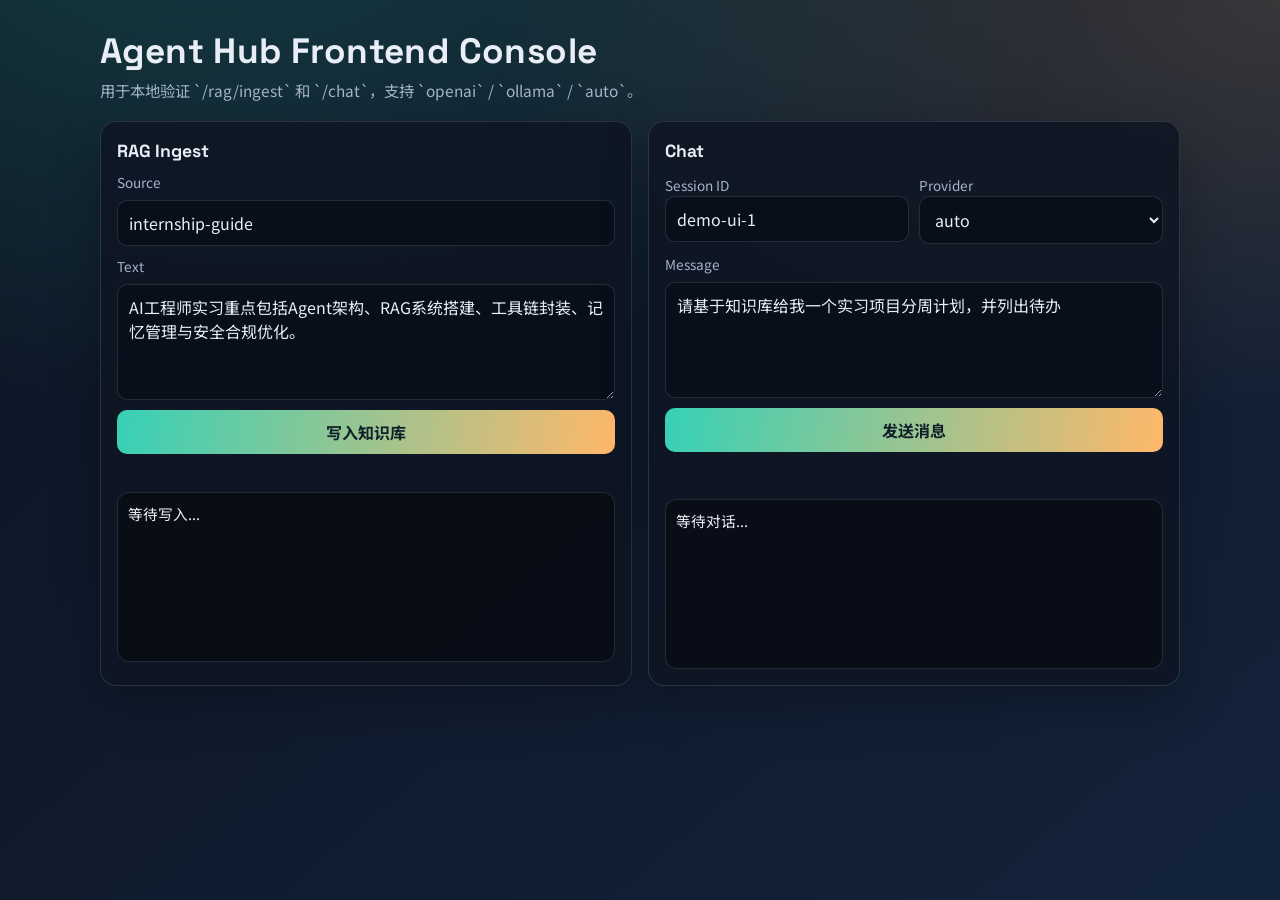
==== src/main/resources/static/index.html @ f436e857 "项目初始化" ====
<!doctype html>
<html lang="zh-CN">
<head>
  <meta charset="UTF-8">
  <meta name="viewport" content="width=device-width, initial-scale=1.0">
  <title>Agent Hub Console</title>
  <link rel="preconnect" href="https://fonts.googleapis.com">
  <link rel="preconnect" href="https://fonts.gstatic.com" crossorigin>
  <link href="https://fonts.googleapis.com/css2?family=Noto+Sans+SC:wght@400;500;700&family=Space+Grotesk:wght@500;700&display=swap" rel="stylesheet">
  <style>
    :root {
      --bg-0: #0c1422;
      --bg-1: #13233a;
      --card: rgba(15, 22, 35, 0.86);
      --line: rgba(255, 255, 255, 0.12);
      --text: #e9eef6;
      --muted: #a6b4cb;
      --accent: #36d1b7;
      --accent-2: #ffb86a;
      --danger: #ff6d7d;
    }

    * {
      box-sizing: border-box;
    }

    body {
      margin: 0;
      color: var(--text);
      font-family: "Noto Sans SC", sans-serif;
      background:
        radial-gradient(900px 500px at 15% -10%, rgba(54, 209, 183, 0.2), transparent),
        radial-gradient(800px 420px at 100% 0%, rgba(255, 184, 106, 0.17), transparent),
        linear-gradient(140deg, var(--bg-0), var(--bg-1));
      min-height: 100vh;
      padding: 28px 18px;
    }

    .wrap {
      max-width: 1080px;
      margin: 0 auto;
    }

    .hero {
      margin-bottom: 20px;
      animation: fadeUp .45s ease-out both;
    }

    .hero h1 {
      margin: 0;
      font-size: clamp(1.5rem, 4vw, 2.2rem);
      font-family: "Space Grotesk", sans-serif;
      letter-spacing: 0.4px;
    }

    .hero p {
      margin: 6px 0 0;
      color: var(--muted);
      font-size: 0.96rem;
    }

    .grid {
      display: grid;
      grid-template-columns: 1fr 1fr;
      gap: 16px;
    }

    .card {
      background: var(--card);
      border: 1px solid var(--line);
      border-radius: 16px;
      padding: 16px;
      backdrop-filter: blur(8px);
      box-shadow: 0 18px 48px rgba(0, 0, 0, 0.25);
      animation: fadeUp .5s ease-out both;
    }

    .card h2 {
      margin: 2px 0 10px;
      font-family: "Space Grotesk", sans-serif;
      font-size: 1.1rem;
    }

    .row {
      display: grid;
      gap: 8px;
      margin-bottom: 10px;
    }

    .row.inline {
      grid-template-columns: 1fr 1fr;
      gap: 10px;
    }

    label {
      font-size: 0.85rem;
      color: var(--muted);
    }

    input,
    select,
    textarea,
    button {
      width: 100%;
      border: 1px solid var(--line);
      border-radius: 10px;
      padding: 10px 11px;
      font: inherit;
      color: var(--text);
      background: rgba(8, 13, 22, 0.7);
    }

    textarea {
      min-height: 116px;
      resize: vertical;
    }

    button {
      border: none;
      background: linear-gradient(100deg, var(--accent), var(--accent-2));
      color: #10202a;
      font-weight: 700;
      cursor: pointer;
      transition: transform .15s ease, filter .2s ease;
    }

    button:hover {
      filter: brightness(1.05);
      transform: translateY(-1px);
    }

    .status {
      margin-top: 8px;
      color: var(--muted);
      font-size: 0.88rem;
      min-height: 20px;
    }

    .status.error {
      color: var(--danger);
    }

    .output {
      margin-top: 10px;
      border: 1px solid var(--line);
      border-radius: 12px;
      padding: 10px;
      background: rgba(7, 11, 19, 0.72);
      min-height: 170px;
      white-space: pre-wrap;
      overflow-wrap: anywhere;
      font-size: 0.92rem;
    }

    .kpi {
      margin-top: 9px;
      display: flex;
      gap: 8px;
      flex-wrap: wrap;
    }

    .tag {
      font-size: 0.78rem;
      color: #d3dff1;
      border: 1px solid var(--line);
      border-radius: 999px;
      padding: 5px 9px;
      background: rgba(255, 255, 255, 0.05);
    }

    @keyframes fadeUp {
      from {
        opacity: 0;
        transform: translateY(8px);
      }
      to {
        opacity: 1;
        transform: translateY(0);
      }
    }

    @media (max-width: 900px) {
      .grid {
        grid-template-columns: 1fr;
      }
      .row.inline {
        grid-template-columns: 1fr;
      }
    }
  </style>
</head>
<body>
<main class="wrap">
  <section class="hero">
    <h1>Agent Hub Frontend Console</h1>
    <p>用于本地验证 `/rag/ingest` 和 `/chat`，支持 `openai` / `ollama` / `auto`。</p>
  </section>

  <section class="grid">
    <article class="card">
      <h2>RAG Ingest</h2>
      <div class="row">
        <label for="source">Source</label>
        <input id="source" value="internship-guide" />
      </div>
      <div class="row">
        <label for="ragText">Text</label>
        <textarea id="ragText">AI工程师实习重点包括Agent架构、RAG系统搭建、工具链封装、记忆管理与安全合规优化。</textarea>
      </div>
      <button id="ingestBtn">写入知识库</button>
      <div id="ingestStatus" class="status"></div>
      <div id="ingestOutput" class="output">等待写入...</div>
    </article>

    <article class="card">
      <h2>Chat</h2>
      <div class="row inline">
        <div>
          <label for="sessionId">Session ID</label>
          <input id="sessionId" value="demo-ui-1" />
        </div>
        <div>
          <label for="provider">Provider</label>
          <select id="provider">
            <option value="auto">auto</option>
            <option value="openai">openai</option>
            <option value="ollama">ollama</option>
          </select>
        </div>
      </div>
      <div class="row">
        <label for="message">Message</label>
        <textarea id="message">请基于知识库给我一个实习项目分周计划，并列出待办</textarea>
      </div>
      <button id="chatBtn">发送消息</button>
      <div id="chatStatus" class="status"></div>
      <div class="kpi" id="chatKpi"></div>
      <div id="chatOutput" class="output">等待对话...</div>
    </article>
  </section>
</main>

<script>
  const ingestBtn = document.getElementById("ingestBtn");
  const chatBtn = document.getElementById("chatBtn");

  const ingestStatus = document.getElementById("ingestStatus");
  const ingestOutput = document.getElementById("ingestOutput");
  const chatStatus = document.getElementById("chatStatus");
  const chatOutput = document.getElementById("chatOutput");
  const chatKpi = document.getElementById("chatKpi");

  function setStatus(el, text, isError = false) {
    el.textContent = text;
    el.classList.toggle("error", isError);
  }

  function pretty(data) {
    return JSON.stringify(data, null, 2);
  }

  ingestBtn.addEventListener("click", async () => {
    setStatus(ingestStatus, "写入中...");
    ingestOutput.textContent = "";

    const payload = {
      source: document.getElementById("source").value.trim(),
      text: document.getElementById("ragText").value.trim()
    };

    try {
      const res = await fetch("/rag/ingest", {
        method: "POST",
        headers: { "Content-Type": "application/json" },
        body: JSON.stringify(payload)
      });
      const data = await res.json();
      if (!res.ok) throw new Error(data.error || "ingest failed");
      setStatus(ingestStatus, "写入成功");
      ingestOutput.textContent = pretty(data);
    } catch (e) {
      setStatus(ingestStatus, e.message, true);
      ingestOutput.textContent = "请求失败，请检查服务是否已启动。";
    }
  });

  chatBtn.addEventListener("click", async () => {
    setStatus(chatStatus, "请求中...");
    chatOutput.textContent = "";
    chatKpi.innerHTML = "";

    const payload = {
      sessionId: document.getElementById("sessionId").value.trim(),
      provider: document.getElementById("provider").value,
      message: document.getElementById("message").value.trim()
    };

    try {
      const res = await fetch("/chat", {
        method: "POST",
        headers: { "Content-Type": "application/json" },
        body: JSON.stringify(payload)
      });
      const data = await res.json();
      if (!res.ok) throw new Error(data.error || "chat failed");

      const providerTag = `<span class="tag">provider: ${data.providerUsed || "-"}</span>`;
      const toolTag = `<span class="tag">tools: ${(data.toolCalls || []).join(", ") || "none"}</span>`;
      const citeTag = `<span class="tag">citations: ${(data.citations || []).length}</span>`;
      chatKpi.innerHTML = providerTag + toolTag + citeTag;

      let text = data.answer || "";
      if (Array.isArray(data.citations) && data.citations.length > 0) {
        text += "\n\n---\n引用:\n";
        data.citations.forEach((c, i) => {
          text += `${i + 1}. [${c.source}] score=${(c.score ?? 0).toFixed(4)}\n${c.content}\n`;
        });
      }
      chatOutput.textContent = text;
      setStatus(chatStatus, "请求成功");
    } catch (e) {
      setStatus(chatStatus, e.message, true);
      chatOutput.textContent = "请求失败，请检查 API Key / 服务状态。";
    }
  });
</script>
</body>
</html>
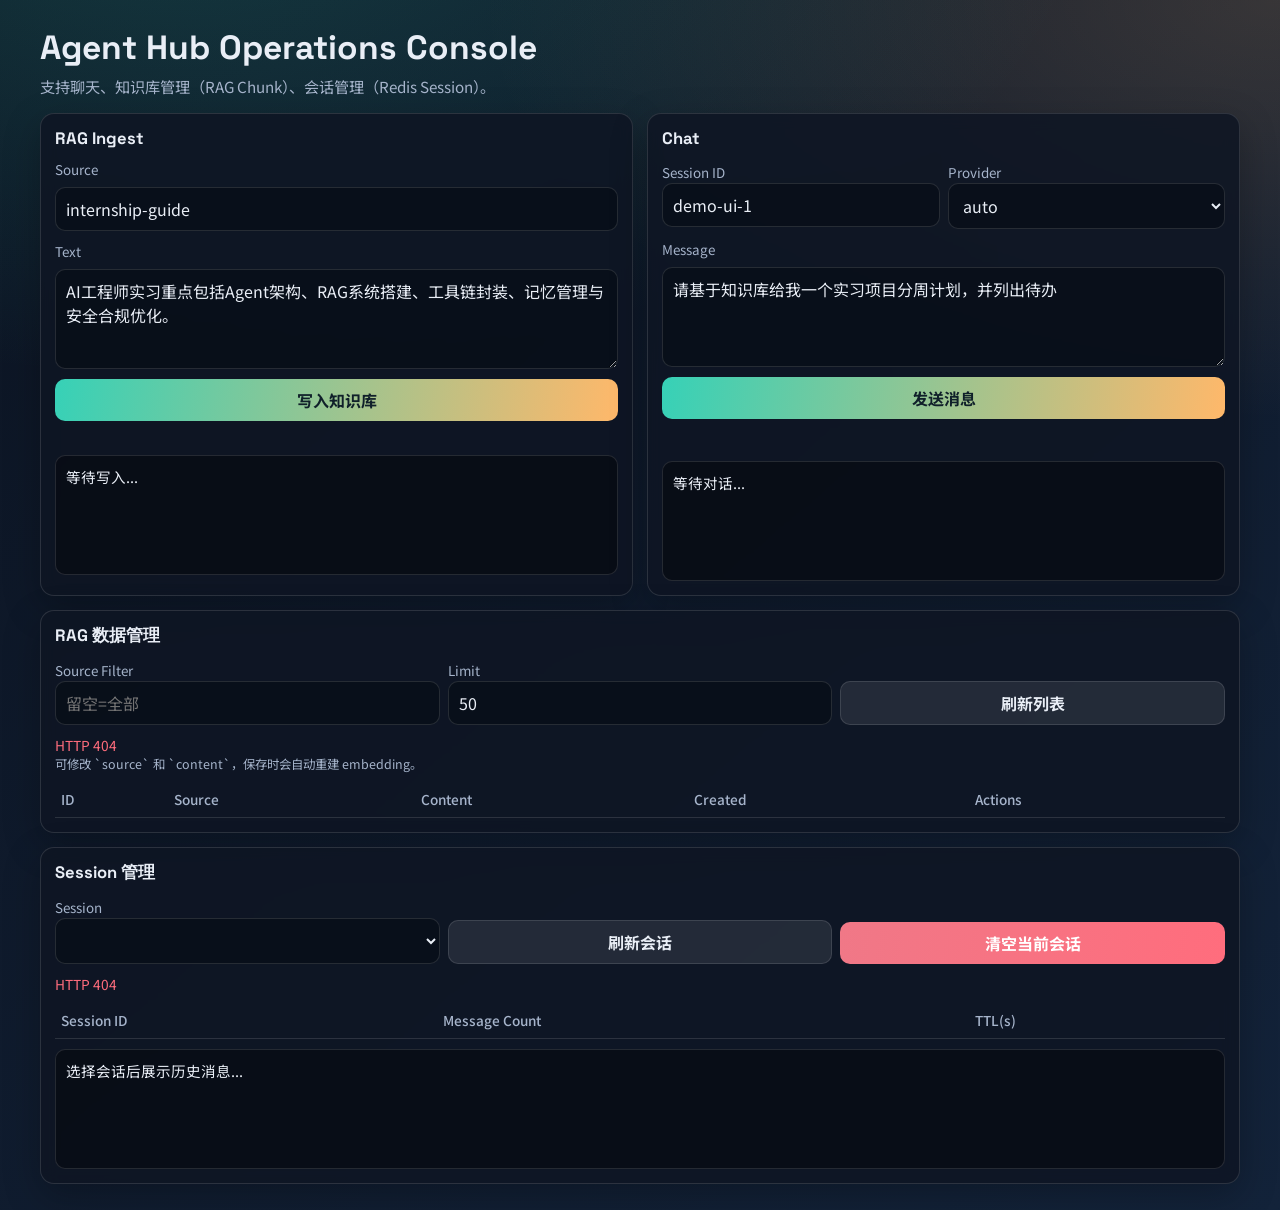
==== commit cd6c2b28: "添加必要注释" ====
--- a/src/main/resources/static/index.html
+++ b/src/main/resources/static/index.html
@@ -18,11 +18,10 @@
       --accent: #36d1b7;
       --accent-2: #ffb86a;
       --danger: #ff6d7d;
-    }
-
-    * {
-      box-sizing: border-box;
-    }
+      --ok: #8de17b;
+    }
+
+    * { box-sizing: border-box; }
 
     body {
       margin: 0;
@@ -33,87 +32,48 @@
         radial-gradient(800px 420px at 100% 0%, rgba(255, 184, 106, 0.17), transparent),
         linear-gradient(140deg, var(--bg-0), var(--bg-1));
       min-height: 100vh;
-      padding: 28px 18px;
-    }
-
-    .wrap {
-      max-width: 1080px;
-      margin: 0 auto;
-    }
-
-    .hero {
-      margin-bottom: 20px;
-      animation: fadeUp .45s ease-out both;
-    }
-
-    .hero h1 {
-      margin: 0;
-      font-size: clamp(1.5rem, 4vw, 2.2rem);
-      font-family: "Space Grotesk", sans-serif;
-      letter-spacing: 0.4px;
-    }
-
-    .hero p {
-      margin: 6px 0 0;
-      color: var(--muted);
-      font-size: 0.96rem;
-    }
+      padding: 26px 16px;
+    }
+
+    .wrap { max-width: 1200px; margin: 0 auto; }
+    .hero { margin-bottom: 16px; }
+    .hero h1 { margin: 0; font-size: clamp(1.4rem, 4vw, 2.1rem); font-family: "Space Grotesk", sans-serif; }
+    .hero p { margin: 6px 0 0; color: var(--muted); font-size: .95rem; }
 
     .grid {
       display: grid;
       grid-template-columns: 1fr 1fr;
-      gap: 16px;
+      gap: 14px;
     }
 
     .card {
       background: var(--card);
       border: 1px solid var(--line);
-      border-radius: 16px;
-      padding: 16px;
+      border-radius: 14px;
+      padding: 14px;
       backdrop-filter: blur(8px);
-      box-shadow: 0 18px 48px rgba(0, 0, 0, 0.25);
-      animation: fadeUp .5s ease-out both;
-    }
-
-    .card h2 {
-      margin: 2px 0 10px;
-      font-family: "Space Grotesk", sans-serif;
-      font-size: 1.1rem;
-    }
-
-    .row {
-      display: grid;
-      gap: 8px;
-      margin-bottom: 10px;
-    }
-
-    .row.inline {
-      grid-template-columns: 1fr 1fr;
-      gap: 10px;
-    }
-
-    label {
-      font-size: 0.85rem;
-      color: var(--muted);
-    }
-
-    input,
-    select,
-    textarea,
-    button {
+      box-shadow: 0 12px 36px rgba(0, 0, 0, .25);
+    }
+
+    .wide { grid-column: 1 / -1; }
+    .card h2 { margin: 0 0 10px; font-family: "Space Grotesk", sans-serif; font-size: 1.04rem; }
+    .row { display: grid; gap: 8px; margin-bottom: 10px; }
+    .inline { grid-template-columns: 1fr 1fr; gap: 8px; }
+    .inline-3 { grid-template-columns: 1fr 1fr 1fr; gap: 8px; }
+
+    label { font-size: .84rem; color: var(--muted); }
+
+    input, select, textarea, button {
       width: 100%;
       border: 1px solid var(--line);
       border-radius: 10px;
-      padding: 10px 11px;
+      padding: 9px 10px;
       font: inherit;
       color: var(--text);
       background: rgba(8, 13, 22, 0.7);
     }
 
-    textarea {
-      min-height: 116px;
-      resize: vertical;
-    }
+    textarea { min-height: 100px; resize: vertical; }
 
     button {
       border: none;
@@ -121,87 +81,63 @@
       color: #10202a;
       font-weight: 700;
       cursor: pointer;
-      transition: transform .15s ease, filter .2s ease;
-    }
-
-    button:hover {
-      filter: brightness(1.05);
-      transform: translateY(-1px);
-    }
-
-    .status {
-      margin-top: 8px;
-      color: var(--muted);
-      font-size: 0.88rem;
-      min-height: 20px;
-    }
-
-    .status.error {
-      color: var(--danger);
-    }
+    }
+
+    button.secondary {
+      background: rgba(255, 255, 255, 0.09);
+      color: var(--text);
+      border: 1px solid var(--line);
+    }
+
+    button.danger { background: linear-gradient(100deg, #f07887, #ff6d7d); color: white; }
+
+    .status { min-height: 18px; font-size: .86rem; color: var(--muted); margin-top: 6px; }
+    .status.ok { color: var(--ok); }
+    .status.error { color: var(--danger); }
 
     .output {
       margin-top: 10px;
       border: 1px solid var(--line);
-      border-radius: 12px;
+      border-radius: 10px;
       padding: 10px;
       background: rgba(7, 11, 19, 0.72);
-      min-height: 170px;
+      min-height: 120px;
       white-space: pre-wrap;
       overflow-wrap: anywhere;
-      font-size: 0.92rem;
-    }
-
-    .kpi {
-      margin-top: 9px;
-      display: flex;
-      gap: 8px;
-      flex-wrap: wrap;
-    }
-
-    .tag {
-      font-size: 0.78rem;
-      color: #d3dff1;
-      border: 1px solid var(--line);
-      border-radius: 999px;
-      padding: 5px 9px;
-      background: rgba(255, 255, 255, 0.05);
-    }
-
-    @keyframes fadeUp {
-      from {
-        opacity: 0;
-        transform: translateY(8px);
-      }
-      to {
-        opacity: 1;
-        transform: translateY(0);
-      }
-    }
-
-    @media (max-width: 900px) {
-      .grid {
-        grid-template-columns: 1fr;
-      }
-      .row.inline {
-        grid-template-columns: 1fr;
-      }
+      font-size: .91rem;
+    }
+
+    .kpi { margin-top: 8px; display: flex; gap: 8px; flex-wrap: wrap; }
+    .tag { font-size: .76rem; border: 1px solid var(--line); border-radius: 99px; padding: 4px 8px; color: #d3dff1; }
+
+    table { width: 100%; border-collapse: collapse; margin-top: 8px; }
+    th, td { border-bottom: 1px solid var(--line); padding: 8px 6px; font-size: .85rem; text-align: left; vertical-align: top; }
+    th { color: var(--muted); font-weight: 500; }
+    .actions { display: flex; gap: 6px; }
+    .actions button { padding: 6px 8px; font-size: .78rem; }
+    .small { font-size: .78rem; color: var(--muted); }
+
+    @media (max-width: 980px) {
+      .grid { grid-template-columns: 1fr; }
+      .inline, .inline-3 { grid-template-columns: 1fr; }
     }
   </style>
 </head>
 <body>
 <main class="wrap">
+  <!-- 顶部简介 -->
   <section class="hero">
-    <h1>Agent Hub Frontend Console</h1>
-    <p>用于本地验证 `/rag/ingest` 和 `/chat`，支持 `openai` / `ollama` / `auto`。</p>
+    <h1>Agent Hub Operations Console</h1>
+    <p>支持聊天、知识库管理（RAG Chunk）、会话管理（Redis Session）。</p>
   </section>
 
   <section class="grid">
+    <!-- RAG 写入面板 -->
     <article class="card">
       <h2>RAG Ingest</h2>
       <div class="row">
         <label for="source">Source</label>
-        <input id="source" value="internship-guide" />
+        <input id="source" value="internship-guide">
       </div>
       <div class="row">
         <label for="ragText">Text</label>
@@ -212,12 +148,13 @@
       <div id="ingestOutput" class="output">等待写入...</div>
     </article>
 
+    <!-- 聊天面板 -->
     <article class="card">
       <h2>Chat</h2>
       <div class="row inline">
         <div>
           <label for="sessionId">Session ID</label>
-          <input id="sessionId" value="demo-ui-1" />
+          <input id="sessionId" value="demo-ui-1">
         </div>
         <div>
           <label for="provider">Provider</label>
@@ -234,95 +171,293 @@
       </div>
       <button id="chatBtn">发送消息</button>
       <div id="chatStatus" class="status"></div>
-      <div class="kpi" id="chatKpi"></div>
+      <div id="chatKpi" class="kpi"></div>
       <div id="chatOutput" class="output">等待对话...</div>
+    </article>
+
+    <!-- RAG 后台管理面板 -->
+    <article class="card wide">
+      <h2>RAG 数据管理</h2>
+      <div class="row inline-3">
+        <div>
+          <label for="ragSourceFilter">Source Filter</label>
+          <input id="ragSourceFilter" placeholder="留空=全部">
+        </div>
+        <div>
+          <label for="ragLimit">Limit</label>
+          <input id="ragLimit" type="number" value="50" min="1" max="200">
+        </div>
+        <div style="display:flex; align-items:end; gap:8px;">
+          <button id="refreshRagBtn" class="secondary">刷新列表</button>
+        </div>
+      </div>
+      <div id="ragManageStatus" class="status"></div>
+      <div class="small">可修改 `source` 和 `content`，保存时会自动重建 embedding。</div>
+      <table>
+        <thead>
+        <tr>
+          <th>ID</th>
+          <th>Source</th>
+          <th>Content</th>
+          <th>Created</th>
+          <th>Actions</th>
+        </tr>
+        </thead>
+        <tbody id="ragRows"></tbody>
+      </table>
+    </article>
+
+    <!-- Session 后台管理面板 -->
+    <article class="card wide">
+      <h2>Session 管理</h2>
+      <div class="row inline-3">
+        <div>
+          <label for="sessionPick">Session</label>
+          <select id="sessionPick"></select>
+        </div>
+        <div style="display:flex; align-items:end; gap:8px;">
+          <button id="refreshSessionBtn" class="secondary">刷新会话</button>
+        </div>
+        <div style="display:flex; align-items:end; gap:8px;">
+          <button id="clearSessionBtn" class="danger">清空当前会话</button>
+        </div>
+      </div>
+      <div id="sessionStatus" class="status"></div>
+      <table>
+        <thead>
+        <tr>
+          <th>Session ID</th>
+          <th>Message Count</th>
+          <th>TTL(s)</th>
+        </tr>
+        </thead>
+        <tbody id="sessionRows"></tbody>
+      </table>
+      <div id="sessionHistory" class="output">选择会话后展示历史消息...</div>
     </article>
   </section>
 </main>
 
 <script>
+  // ---- 基础 DOM 引用 ----
   const ingestBtn = document.getElementById("ingestBtn");
   const chatBtn = document.getElementById("chatBtn");
+  const refreshRagBtn = document.getElementById("refreshRagBtn");
+  const refreshSessionBtn = document.getElementById("refreshSessionBtn");
+  const clearSessionBtn = document.getElementById("clearSessionBtn");
+  const sessionPick = document.getElementById("sessionPick");
 
   const ingestStatus = document.getElementById("ingestStatus");
   const ingestOutput = document.getElementById("ingestOutput");
   const chatStatus = document.getElementById("chatStatus");
   const chatOutput = document.getElementById("chatOutput");
   const chatKpi = document.getElementById("chatKpi");
-
-  function setStatus(el, text, isError = false) {
+  const ragManageStatus = document.getElementById("ragManageStatus");
+  const ragRows = document.getElementById("ragRows");
+  const sessionStatus = document.getElementById("sessionStatus");
+  const sessionRows = document.getElementById("sessionRows");
+  const sessionHistory = document.getElementById("sessionHistory");
+
+  // ---- 通用工具函数 ----
+  function setStatus(el, text, type = "") {
     el.textContent = text;
-    el.classList.toggle("error", isError);
-  }
-
-  function pretty(data) {
-    return JSON.stringify(data, null, 2);
-  }
-
+    el.classList.remove("ok", "error");
+    if (type) el.classList.add(type);
+  }
+
+  function esc(text) {
+    return (text || "").replace(/[&<>\"']/g, (m) => ({
+      "&": "&amp;",
+      "<": "&lt;",
+      ">": "&gt;",
+      "\"": "&quot;",
+      "'": "&#39;"
+    }[m]));
+  }
+
+  // ---- 统一 API 调用封装 ----
+  async function api(url, options = {}) {
+    const res = await fetch(url, {
+      headers: { "Content-Type": "application/json", ...(options.headers || {}) },
+      ...options
+    });
+    const data = await res.json().catch(() => ({}));
+    if (!res.ok) throw new Error(data.error || `HTTP ${res.status}`);
+    return data;
+  }
+
+  // ---- RAG 写入 ----
   ingestBtn.addEventListener("click", async () => {
-    setStatus(ingestStatus, "写入中...");
-    ingestOutput.textContent = "";
-
-    const payload = {
-      source: document.getElementById("source").value.trim(),
-      text: document.getElementById("ragText").value.trim()
-    };
-
-    try {
-      const res = await fetch("/rag/ingest", {
-        method: "POST",
-        headers: { "Content-Type": "application/json" },
-        body: JSON.stringify(payload)
-      });
-      const data = await res.json();
-      if (!res.ok) throw new Error(data.error || "ingest failed");
-      setStatus(ingestStatus, "写入成功");
-      ingestOutput.textContent = pretty(data);
-    } catch (e) {
-      setStatus(ingestStatus, e.message, true);
-      ingestOutput.textContent = "请求失败，请检查服务是否已启动。";
+    try {
+      setStatus(ingestStatus, "写入中...");
+      const payload = {
+        source: document.getElementById("source").value.trim(),
+        text: document.getElementById("ragText").value.trim()
+      };
+      const data = await api("/rag/ingest", { method: "POST", body: JSON.stringify(payload) });
+      setStatus(ingestStatus, "写入成功", "ok");
+      ingestOutput.textContent = JSON.stringify(data, null, 2);
+      await loadRagChunks();
+    } catch (e) {
+      setStatus(ingestStatus, e.message, "error");
     }
   });
 
+  // ---- 聊天调用 ----
   chatBtn.addEventListener("click", async () => {
-    setStatus(chatStatus, "请求中...");
-    chatOutput.textContent = "";
-    chatKpi.innerHTML = "";
-
-    const payload = {
-      sessionId: document.getElementById("sessionId").value.trim(),
-      provider: document.getElementById("provider").value,
-      message: document.getElementById("message").value.trim()
-    };
-
-    try {
-      const res = await fetch("/chat", {
-        method: "POST",
-        headers: { "Content-Type": "application/json" },
-        body: JSON.stringify(payload)
-      });
-      const data = await res.json();
-      if (!res.ok) throw new Error(data.error || "chat failed");
-
-      const providerTag = `<span class="tag">provider: ${data.providerUsed || "-"}</span>`;
-      const toolTag = `<span class="tag">tools: ${(data.toolCalls || []).join(", ") || "none"}</span>`;
-      const citeTag = `<span class="tag">citations: ${(data.citations || []).length}</span>`;
-      chatKpi.innerHTML = providerTag + toolTag + citeTag;
-
-      let text = data.answer || "";
-      if (Array.isArray(data.citations) && data.citations.length > 0) {
-        text += "\n\n---\n引用:\n";
-        data.citations.forEach((c, i) => {
-          text += `${i + 1}. [${c.source}] score=${(c.score ?? 0).toFixed(4)}\n${c.content}\n`;
+    try {
+      setStatus(chatStatus, "请求中...");
+      chatOutput.textContent = "";
+      chatKpi.innerHTML = "";
+      const payload = {
+        sessionId: document.getElementById("sessionId").value.trim(),
+        provider: document.getElementById("provider").value,
+        message: document.getElementById("message").value.trim()
+      };
+      const data = await api("/chat", { method: "POST", body: JSON.stringify(payload) });
+      chatKpi.innerHTML =
+        `<span class="tag">provider: ${esc(data.providerUsed || "-")}</span>` +
+        `<span class="tag">tools: ${esc((data.toolCalls || []).join(", ") || "none")}</span>` +
+        `<span class="tag">citations: ${(data.citations || []).length}</span>`;
+
+      let out = data.answer || "";
+      if ((data.citations || []).length > 0) {
+        out += "\n\n---\n引用:\n";
+        (data.citations || []).forEach((c, idx) => {
+          out += `${idx + 1}. [${c.source}] score=${(c.score || 0).toFixed(4)}\n${c.content}\n`;
         });
       }
-      chatOutput.textContent = text;
-      setStatus(chatStatus, "请求成功");
-    } catch (e) {
-      setStatus(chatStatus, e.message, true);
+      chatOutput.textContent = out;
+      setStatus(chatStatus, "请求成功", "ok");
+      await loadSessions();
+    } catch (e) {
+      setStatus(chatStatus, e.message, "error");
       chatOutput.textContent = "请求失败，请检查 API Key / 服务状态。";
     }
   });
+
+  // ---- RAG 管理（查/改/删） ----
+  async function loadRagChunks() {
+    try {
+      setStatus(ragManageStatus, "加载中...");
+      const source = document.getElementById("ragSourceFilter").value.trim();
+      const limit = Number(document.getElementById("ragLimit").value || 50);
+      const q = new URLSearchParams();
+      if (source) q.set("source", source);
+      q.set("limit", String(limit));
+      const rows = await api(`/admin/rag/chunks?${q.toString()}`);
+
+      ragRows.innerHTML = rows.map((r) => `
+        <tr>
+          <td>${r.id}</td>
+          <td><input id="src-${r.id}" value="${esc(r.source)}"></td>
+          <td><textarea id="content-${r.id}" style="min-height:68px;">${esc(r.content)}</textarea></td>
+          <td>${esc(r.createdAt)}</td>
+          <td>
+            <div class="actions">
+              <button class="secondary" onclick="saveChunk(${r.id})">保存</button>
+              <button class="danger" onclick="deleteChunk(${r.id})">删除</button>
+            </div>
+          </td>
+        </tr>
+      `).join("");
+
+      setStatus(ragManageStatus, `已加载 ${rows.length} 条`, "ok");
+    } catch (e) {
+      setStatus(ragManageStatus, e.message, "error");
+    }
+  }
+
+  window.saveChunk = async (id) => {
+    try {
+      const payload = {
+        source: document.getElementById(`src-${id}`).value.trim(),
+        content: document.getElementById(`content-${id}`).value.trim()
+      };
+      await api(`/admin/rag/chunks/${id}`, { method: "PUT", body: JSON.stringify(payload) });
+      setStatus(ragManageStatus, `Chunk ${id} 已更新`, "ok");
+      await loadRagChunks();
+    } catch (e) {
+      setStatus(ragManageStatus, e.message, "error");
+    }
+  };
+
+  window.deleteChunk = async (id) => {
+    if (!confirm(`确认删除 chunk ${id} ?`)) return;
+    try {
+      await api(`/admin/rag/chunks/${id}`, { method: "DELETE" });
+      setStatus(ragManageStatus, `Chunk ${id} 已删除`, "ok");
+      await loadRagChunks();
+    } catch (e) {
+      setStatus(ragManageStatus, e.message, "error");
+    }
+  };
+
+  // ---- Session 管理 ----
+  async function loadSessions() {
+    try {
+      setStatus(sessionStatus, "加载会话中...");
+      const sessions = await api("/admin/sessions");
+      sessionRows.innerHTML = sessions.map((s) => `
+        <tr>
+          <td>${esc(s.sessionId)}</td>
+          <td>${s.messageCount}</td>
+          <td>${s.ttlSeconds}</td>
+        </tr>
+      `).join("");
+
+      const current = sessionPick.value;
+      sessionPick.innerHTML = sessions.map((s) => `<option value="${esc(s.sessionId)}">${esc(s.sessionId)}</option>`).join("");
+      if (current && sessions.some((s) => s.sessionId === current)) {
+        sessionPick.value = current;
+      }
+
+      if (sessionPick.value) {
+        await loadSessionHistory(sessionPick.value);
+      } else {
+        sessionHistory.textContent = "暂无会话数据";
+      }
+      setStatus(sessionStatus, `会话数: ${sessions.length}`, "ok");
+    } catch (e) {
+      setStatus(sessionStatus, e.message, "error");
+    }
+  }
+
+  async function loadSessionHistory(sessionId) {
+    if (!sessionId) {
+      sessionHistory.textContent = "请选择会话";
+      return;
+    }
+    try {
+      const history = await api(`/admin/sessions/${encodeURIComponent(sessionId)}`);
+      sessionHistory.textContent = history.length ? JSON.stringify(history, null, 2) : "该会话暂无历史";
+    } catch (e) {
+      sessionHistory.textContent = e.message;
+    }
+  }
+
+  refreshRagBtn.addEventListener("click", loadRagChunks);
+  refreshSessionBtn.addEventListener("click", loadSessions);
+  sessionPick.addEventListener("change", () => loadSessionHistory(sessionPick.value));
+
+  clearSessionBtn.addEventListener("click", async () => {
+    const sessionId = sessionPick.value;
+    if (!sessionId) {
+      setStatus(sessionStatus, "没有可清理的会话", "error");
+      return;
+    }
+    if (!confirm(`确认清空会话 ${sessionId} ?`)) return;
+    try {
+      await api(`/admin/sessions/${encodeURIComponent(sessionId)}`, { method: "DELETE" });
+      setStatus(sessionStatus, `会话 ${sessionId} 已清理`, "ok");
+      await loadSessions();
+    } catch (e) {
+      setStatus(sessionStatus, e.message, "error");
+    }
+  });
+
+  loadRagChunks();
+  loadSessions();
 </script>
 </body>
 </html>
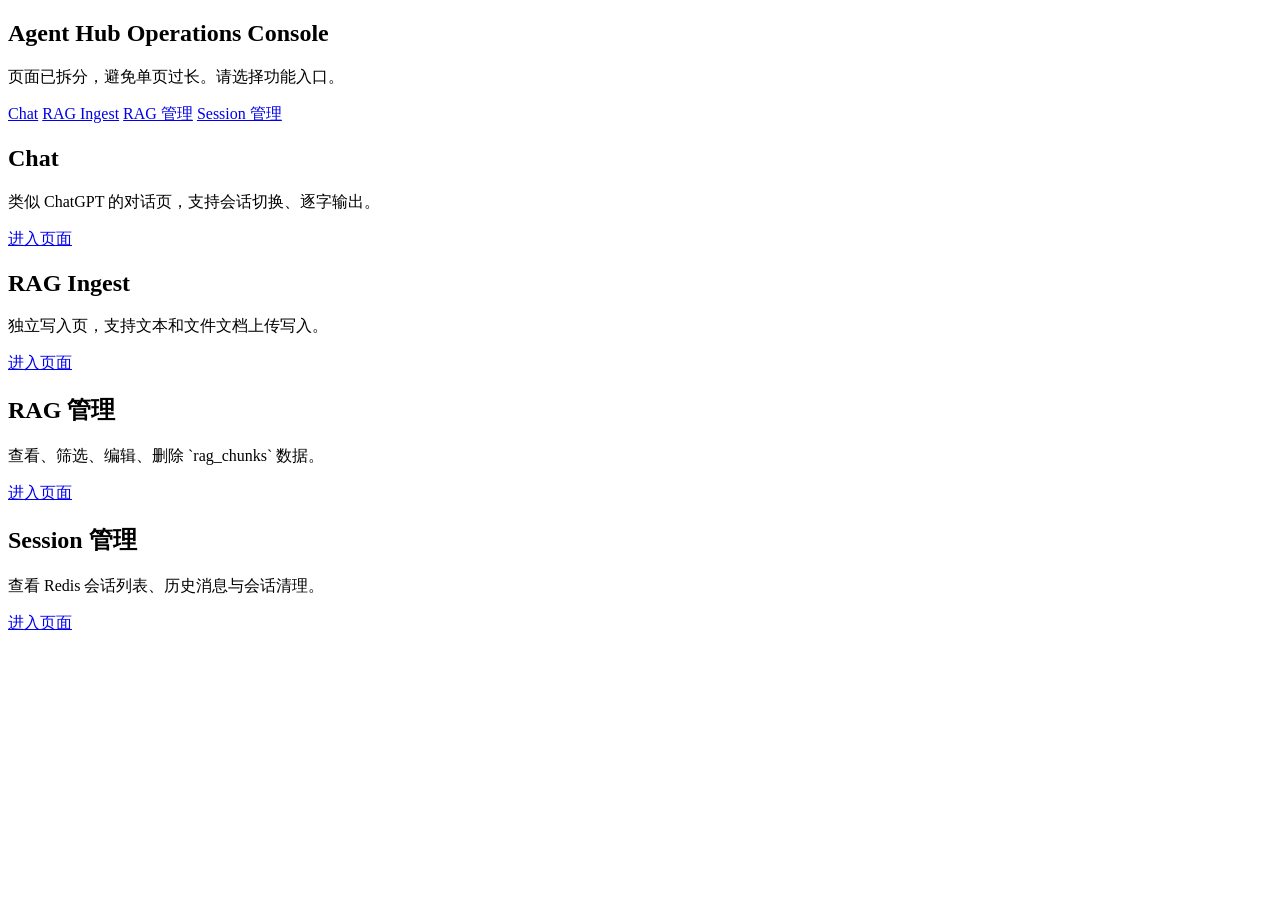
==== commit b45db242: "auto/区分正常简单问题和需要rag的问题/" ====
--- a/src/main/resources/static/index.html
+++ b/src/main/resources/static/index.html
@@ -7,457 +7,44 @@
   <link rel="preconnect" href="https://fonts.googleapis.com">
   <link rel="preconnect" href="https://fonts.gstatic.com" crossorigin>
   <link href="https://fonts.googleapis.com/css2?family=Noto+Sans+SC:wght@400;500;700&family=Space+Grotesk:wght@500;700&display=swap" rel="stylesheet">
-  <style>
-    :root {
-      --bg-0: #0c1422;
-      --bg-1: #13233a;
-      --card: rgba(15, 22, 35, 0.86);
-      --line: rgba(255, 255, 255, 0.12);
-      --text: #e9eef6;
-      --muted: #a6b4cb;
-      --accent: #36d1b7;
-      --accent-2: #ffb86a;
-      --danger: #ff6d7d;
-      --ok: #8de17b;
-    }
-
-    * { box-sizing: border-box; }
-
-    body {
-      margin: 0;
-      color: var(--text);
-      font-family: "Noto Sans SC", sans-serif;
-      background:
-        radial-gradient(900px 500px at 15% -10%, rgba(54, 209, 183, 0.2), transparent),
-        radial-gradient(800px 420px at 100% 0%, rgba(255, 184, 106, 0.17), transparent),
-        linear-gradient(140deg, var(--bg-0), var(--bg-1));
-      min-height: 100vh;
-      padding: 26px 16px;
-    }
-
-    .wrap { max-width: 1200px; margin: 0 auto; }
-    .hero { margin-bottom: 16px; }
-    .hero h1 { margin: 0; font-size: clamp(1.4rem, 4vw, 2.1rem); font-family: "Space Grotesk", sans-serif; }
-    .hero p { margin: 6px 0 0; color: var(--muted); font-size: .95rem; }
-
-    .grid {
-      display: grid;
-      grid-template-columns: 1fr 1fr;
-      gap: 14px;
-    }
-
-    .card {
-      background: var(--card);
-      border: 1px solid var(--line);
-      border-radius: 14px;
-      padding: 14px;
-      backdrop-filter: blur(8px);
-      box-shadow: 0 12px 36px rgba(0, 0, 0, .25);
-    }
-
-    .wide { grid-column: 1 / -1; }
-    .card h2 { margin: 0 0 10px; font-family: "Space Grotesk", sans-serif; font-size: 1.04rem; }
-    .row { display: grid; gap: 8px; margin-bottom: 10px; }
-    .inline { grid-template-columns: 1fr 1fr; gap: 8px; }
-    .inline-3 { grid-template-columns: 1fr 1fr 1fr; gap: 8px; }
-
-    label { font-size: .84rem; color: var(--muted); }
-
-    input, select, textarea, button {
-      width: 100%;
-      border: 1px solid var(--line);
-      border-radius: 10px;
-      padding: 9px 10px;
-      font: inherit;
-      color: var(--text);
-      background: rgba(8, 13, 22, 0.7);
-    }
-
-    textarea { min-height: 100px; resize: vertical; }
-
-    button {
-      border: none;
-      background: linear-gradient(100deg, var(--accent), var(--accent-2));
-      color: #10202a;
-      font-weight: 700;
-      cursor: pointer;
-    }
-
-    button.secondary {
-      background: rgba(255, 255, 255, 0.09);
-      color: var(--text);
-      border: 1px solid var(--line);
-    }
-
-    button.danger { background: linear-gradient(100deg, #f07887, #ff6d7d); color: white; }
-
-    .status { min-height: 18px; font-size: .86rem; color: var(--muted); margin-top: 6px; }
-    .status.ok { color: var(--ok); }
-    .status.error { color: var(--danger); }
-
-    .output {
-      margin-top: 10px;
-      border: 1px solid var(--line);
-      border-radius: 10px;
-      padding: 10px;
-      background: rgba(7, 11, 19, 0.72);
-      min-height: 120px;
-      white-space: pre-wrap;
-      overflow-wrap: anywhere;
-      font-size: .91rem;
-    }
-
-    .kpi { margin-top: 8px; display: flex; gap: 8px; flex-wrap: wrap; }
-    .tag { font-size: .76rem; border: 1px solid var(--line); border-radius: 99px; padding: 4px 8px; color: #d3dff1; }
-
-    table { width: 100%; border-collapse: collapse; margin-top: 8px; }
-    th, td { border-bottom: 1px solid var(--line); padding: 8px 6px; font-size: .85rem; text-align: left; vertical-align: top; }
-    th { color: var(--muted); font-weight: 500; }
-    .actions { display: flex; gap: 6px; }
-    .actions button { padding: 6px 8px; font-size: .78rem; }
-    .small { font-size: .78rem; color: var(--muted); }
-
-    @media (max-width: 980px) {
-      .grid { grid-template-columns: 1fr; }
-      .inline, .inline-3 { grid-template-columns: 1fr; }
-    }
-  </style>
+  <link rel="stylesheet" href="/common.css">
 </head>
 <body>
 <main class="wrap">
-  <!-- 顶部简介 -->
   <section class="hero">
     <h1>Agent Hub Operations Console</h1>
-    <p>支持聊天、知识库管理（RAG Chunk）、会话管理（Redis Session）。</p>
+    <p>页面已拆分，避免单页过长。请选择功能入口。</p>
   </section>
 
+  <nav class="nav">
+    <a href="/chat.html">Chat</a>
+    <a href="/ingest.html">RAG Ingest</a>
+    <a href="/rag.html">RAG 管理</a>
+    <a href="/sessions.html">Session 管理</a>
+  </nav>
+
   <section class="grid">
-    <!-- RAG 写入面板 -->
+    <article class="card">
+      <h2>Chat</h2>
+      <p class="small">类似 ChatGPT 的对话页，支持会话切换、逐字输出。</p>
+      <a class="tag" href="/chat.html">进入页面</a>
+    </article>
     <article class="card">
       <h2>RAG Ingest</h2>
-      <div class="row">
-        <label for="source">Source</label>
-        <input id="source" value="internship-guide">
-      </div>
-      <div class="row">
-        <label for="ragText">Text</label>
-        <textarea id="ragText">AI工程师实习重点包括Agent架构、RAG系统搭建、工具链封装、记忆管理与安全合规优化。</textarea>
-      </div>
-      <button id="ingestBtn">写入知识库</button>
-      <div id="ingestStatus" class="status"></div>
-      <div id="ingestOutput" class="output">等待写入...</div>
+      <p class="small">独立写入页，支持文本和文件文档上传写入。</p>
+      <a class="tag" href="/ingest.html">进入页面</a>
     </article>
-
-    <!-- 聊天面板 -->
     <article class="card">
-      <h2>Chat</h2>
-      <div class="row inline">
-        <div>
-          <label for="sessionId">Session ID</label>
-          <input id="sessionId" value="demo-ui-1">
-        </div>
-        <div>
-          <label for="provider">Provider</label>
-          <select id="provider">
-            <option value="auto">auto</option>
-            <option value="openai">openai</option>
-            <option value="ollama">ollama</option>
-          </select>
-        </div>
-      </div>
-      <div class="row">
-        <label for="message">Message</label>
-        <textarea id="message">请基于知识库给我一个实习项目分周计划，并列出待办</textarea>
-      </div>
-      <button id="chatBtn">发送消息</button>
-      <div id="chatStatus" class="status"></div>
-      <div id="chatKpi" class="kpi"></div>
-      <div id="chatOutput" class="output">等待对话...</div>
+      <h2>RAG 管理</h2>
+      <p class="small">查看、筛选、编辑、删除 `rag_chunks` 数据。</p>
+      <a class="tag" href="/rag.html">进入页面</a>
     </article>
-
-    <!-- RAG 后台管理面板 -->
-    <article class="card wide">
-      <h2>RAG 数据管理</h2>
-      <div class="row inline-3">
-        <div>
-          <label for="ragSourceFilter">Source Filter</label>
-          <input id="ragSourceFilter" placeholder="留空=全部">
-        </div>
-        <div>
-          <label for="ragLimit">Limit</label>
-          <input id="ragLimit" type="number" value="50" min="1" max="200">
-        </div>
-        <div style="display:flex; align-items:end; gap:8px;">
-          <button id="refreshRagBtn" class="secondary">刷新列表</button>
-        </div>
-      </div>
-      <div id="ragManageStatus" class="status"></div>
-      <div class="small">可修改 `source` 和 `content`，保存时会自动重建 embedding。</div>
-      <table>
-        <thead>
-        <tr>
-          <th>ID</th>
-          <th>Source</th>
-          <th>Content</th>
-          <th>Created</th>
-          <th>Actions</th>
-        </tr>
-        </thead>
-        <tbody id="ragRows"></tbody>
-      </table>
-    </article>
-
-    <!-- Session 后台管理面板 -->
-    <article class="card wide">
+    <article class="card">
       <h2>Session 管理</h2>
-      <div class="row inline-3">
-        <div>
-          <label for="sessionPick">Session</label>
-          <select id="sessionPick"></select>
-        </div>
-        <div style="display:flex; align-items:end; gap:8px;">
-          <button id="refreshSessionBtn" class="secondary">刷新会话</button>
-        </div>
-        <div style="display:flex; align-items:end; gap:8px;">
-          <button id="clearSessionBtn" class="danger">清空当前会话</button>
-        </div>
-      </div>
-      <div id="sessionStatus" class="status"></div>
-      <table>
-        <thead>
-        <tr>
-          <th>Session ID</th>
-          <th>Message Count</th>
-          <th>TTL(s)</th>
-        </tr>
-        </thead>
-        <tbody id="sessionRows"></tbody>
-      </table>
-      <div id="sessionHistory" class="output">选择会话后展示历史消息...</div>
+      <p class="small">查看 Redis 会话列表、历史消息与会话清理。</p>
+      <a class="tag" href="/sessions.html">进入页面</a>
     </article>
   </section>
 </main>
-
-<script>
-  // ---- 基础 DOM 引用 ----
-  const ingestBtn = document.getElementById("ingestBtn");
-  const chatBtn = document.getElementById("chatBtn");
-  const refreshRagBtn = document.getElementById("refreshRagBtn");
-  const refreshSessionBtn = document.getElementById("refreshSessionBtn");
-  const clearSessionBtn = document.getElementById("clearSessionBtn");
-  const sessionPick = document.getElementById("sessionPick");
-
-  const ingestStatus = document.getElementById("ingestStatus");
-  const ingestOutput = document.getElementById("ingestOutput");
-  const chatStatus = document.getElementById("chatStatus");
-  const chatOutput = document.getElementById("chatOutput");
-  const chatKpi = document.getElementById("chatKpi");
-  const ragManageStatus = document.getElementById("ragManageStatus");
-  const ragRows = document.getElementById("ragRows");
-  const sessionStatus = document.getElementById("sessionStatus");
-  const sessionRows = document.getElementById("sessionRows");
-  const sessionHistory = document.getElementById("sessionHistory");
-
-  // ---- 通用工具函数 ----
-  function setStatus(el, text, type = "") {
-    el.textContent = text;
-    el.classList.remove("ok", "error");
-    if (type) el.classList.add(type);
-  }
-
-  function esc(text) {
-    return (text || "").replace(/[&<>\"']/g, (m) => ({
-      "&": "&amp;",
-      "<": "&lt;",
-      ">": "&gt;",
-      "\"": "&quot;",
-      "'": "&#39;"
-    }[m]));
-  }
-
-  // ---- 统一 API 调用封装 ----
-  async function api(url, options = {}) {
-    const res = await fetch(url, {
-      headers: { "Content-Type": "application/json", ...(options.headers || {}) },
-      ...options
-    });
-    const data = await res.json().catch(() => ({}));
-    if (!res.ok) throw new Error(data.error || `HTTP ${res.status}`);
-    return data;
-  }
-
-  // ---- RAG 写入 ----
-  ingestBtn.addEventListener("click", async () => {
-    try {
-      setStatus(ingestStatus, "写入中...");
-      const payload = {
-        source: document.getElementById("source").value.trim(),
-        text: document.getElementById("ragText").value.trim()
-      };
-      const data = await api("/rag/ingest", { method: "POST", body: JSON.stringify(payload) });
-      setStatus(ingestStatus, "写入成功", "ok");
-      ingestOutput.textContent = JSON.stringify(data, null, 2);
-      await loadRagChunks();
-    } catch (e) {
-      setStatus(ingestStatus, e.message, "error");
-    }
-  });
-
-  // ---- 聊天调用 ----
-  chatBtn.addEventListener("click", async () => {
-    try {
-      setStatus(chatStatus, "请求中...");
-      chatOutput.textContent = "";
-      chatKpi.innerHTML = "";
-      const payload = {
-        sessionId: document.getElementById("sessionId").value.trim(),
-        provider: document.getElementById("provider").value,
-        message: document.getElementById("message").value.trim()
-      };
-      const data = await api("/chat", { method: "POST", body: JSON.stringify(payload) });
-      chatKpi.innerHTML =
-        `<span class="tag">provider: ${esc(data.providerUsed || "-")}</span>` +
-        `<span class="tag">tools: ${esc((data.toolCalls || []).join(", ") || "none")}</span>` +
-        `<span class="tag">citations: ${(data.citations || []).length}</span>`;
-
-      let out = data.answer || "";
-      if ((data.citations || []).length > 0) {
-        out += "\n\n---\n引用:\n";
-        (data.citations || []).forEach((c, idx) => {
-          out += `${idx + 1}. [${c.source}] score=${(c.score || 0).toFixed(4)}\n${c.content}\n`;
-        });
-      }
-      chatOutput.textContent = out;
-      setStatus(chatStatus, "请求成功", "ok");
-      await loadSessions();
-    } catch (e) {
-      setStatus(chatStatus, e.message, "error");
-      chatOutput.textContent = "请求失败，请检查 API Key / 服务状态。";
-    }
-  });
-
-  // ---- RAG 管理（查/改/删） ----
-  async function loadRagChunks() {
-    try {
-      setStatus(ragManageStatus, "加载中...");
-      const source = document.getElementById("ragSourceFilter").value.trim();
-      const limit = Number(document.getElementById("ragLimit").value || 50);
-      const q = new URLSearchParams();
-      if (source) q.set("source", source);
-      q.set("limit", String(limit));
-      const rows = await api(`/admin/rag/chunks?${q.toString()}`);
-
-      ragRows.innerHTML = rows.map((r) => `
-        <tr>
-          <td>${r.id}</td>
-          <td><input id="src-${r.id}" value="${esc(r.source)}"></td>
-          <td><textarea id="content-${r.id}" style="min-height:68px;">${esc(r.content)}</textarea></td>
-          <td>${esc(r.createdAt)}</td>
-          <td>
-            <div class="actions">
-              <button class="secondary" onclick="saveChunk(${r.id})">保存</button>
-              <button class="danger" onclick="deleteChunk(${r.id})">删除</button>
-            </div>
-          </td>
-        </tr>
-      `).join("");
-
-      setStatus(ragManageStatus, `已加载 ${rows.length} 条`, "ok");
-    } catch (e) {
-      setStatus(ragManageStatus, e.message, "error");
-    }
-  }
-
-  window.saveChunk = async (id) => {
-    try {
-      const payload = {
-        source: document.getElementById(`src-${id}`).value.trim(),
-        content: document.getElementById(`content-${id}`).value.trim()
-      };
-      await api(`/admin/rag/chunks/${id}`, { method: "PUT", body: JSON.stringify(payload) });
-      setStatus(ragManageStatus, `Chunk ${id} 已更新`, "ok");
-      await loadRagChunks();
-    } catch (e) {
-      setStatus(ragManageStatus, e.message, "error");
-    }
-  };
-
-  window.deleteChunk = async (id) => {
-    if (!confirm(`确认删除 chunk ${id} ?`)) return;
-    try {
-      await api(`/admin/rag/chunks/${id}`, { method: "DELETE" });
-      setStatus(ragManageStatus, `Chunk ${id} 已删除`, "ok");
-      await loadRagChunks();
-    } catch (e) {
-      setStatus(ragManageStatus, e.message, "error");
-    }
-  };
-
-  // ---- Session 管理 ----
-  async function loadSessions() {
-    try {
-      setStatus(sessionStatus, "加载会话中...");
-      const sessions = await api("/admin/sessions");
-      sessionRows.innerHTML = sessions.map((s) => `
-        <tr>
-          <td>${esc(s.sessionId)}</td>
-          <td>${s.messageCount}</td>
-          <td>${s.ttlSeconds}</td>
-        </tr>
-      `).join("");
-
-      const current = sessionPick.value;
-      sessionPick.innerHTML = sessions.map((s) => `<option value="${esc(s.sessionId)}">${esc(s.sessionId)}</option>`).join("");
-      if (current && sessions.some((s) => s.sessionId === current)) {
-        sessionPick.value = current;
-      }
-
-      if (sessionPick.value) {
-        await loadSessionHistory(sessionPick.value);
-      } else {
-        sessionHistory.textContent = "暂无会话数据";
-      }
-      setStatus(sessionStatus, `会话数: ${sessions.length}`, "ok");
-    } catch (e) {
-      setStatus(sessionStatus, e.message, "error");
-    }
-  }
-
-  async function loadSessionHistory(sessionId) {
-    if (!sessionId) {
-      sessionHistory.textContent = "请选择会话";
-      return;
-    }
-    try {
-      const history = await api(`/admin/sessions/${encodeURIComponent(sessionId)}`);
-      sessionHistory.textContent = history.length ? JSON.stringify(history, null, 2) : "该会话暂无历史";
-    } catch (e) {
-      sessionHistory.textContent = e.message;
-    }
-  }
-
-  refreshRagBtn.addEventListener("click", loadRagChunks);
-  refreshSessionBtn.addEventListener("click", loadSessions);
-  sessionPick.addEventListener("change", () => loadSessionHistory(sessionPick.value));
-
-  clearSessionBtn.addEventListener("click", async () => {
-    const sessionId = sessionPick.value;
-    if (!sessionId) {
-      setStatus(sessionStatus, "没有可清理的会话", "error");
-      return;
-    }
-    if (!confirm(`确认清空会话 ${sessionId} ?`)) return;
-    try {
-      await api(`/admin/sessions/${encodeURIComponent(sessionId)}`, { method: "DELETE" });
-      setStatus(sessionStatus, `会话 ${sessionId} 已清理`, "ok");
-      await loadSessions();
-    } catch (e) {
-      setStatus(sessionStatus, e.message, "error");
-    }
-  });
-
-  loadRagChunks();
-  loadSessions();
-</script>
 </body>
 </html>
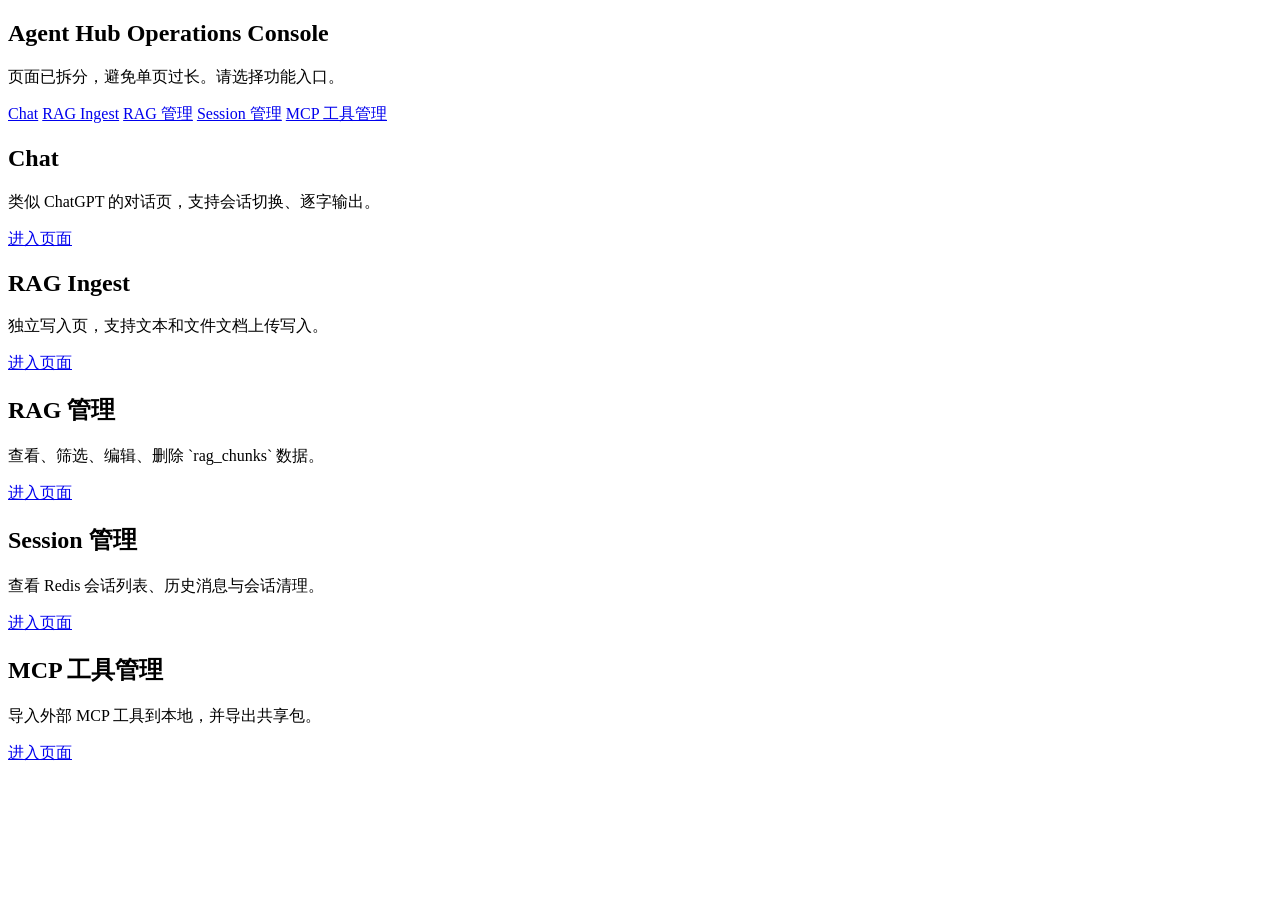
==== commit 8091725b: "feat: 新增 MCP 工具导入导出中心并支持本地文件持久化 - 新增动态 MCP 工具注册中心，支持 builtin + imported 两类工具 - 增加本地文件持久化（mcp-skill-s" ====
--- a/src/main/resources/static/index.html
+++ b/src/main/resources/static/index.html
@@ -21,6 +21,7 @@
     <a href="/ingest.html">RAG Ingest</a>
     <a href="/rag.html">RAG 管理</a>
     <a href="/sessions.html">Session 管理</a>
+    <a href="/mcp-tools.html">MCP 工具管理</a>
   </nav>
 
   <section class="grid">
@@ -44,6 +45,11 @@
       <p class="small">查看 Redis 会话列表、历史消息与会话清理。</p>
       <a class="tag" href="/sessions.html">进入页面</a>
     </article>
+    <article class="card">
+      <h2>MCP 工具管理</h2>
+      <p class="small">导入外部 MCP 工具到本地，并导出共享包。</p>
+      <a class="tag" href="/mcp-tools.html">进入页面</a>
+    </article>
   </section>
 </main>
 </body>
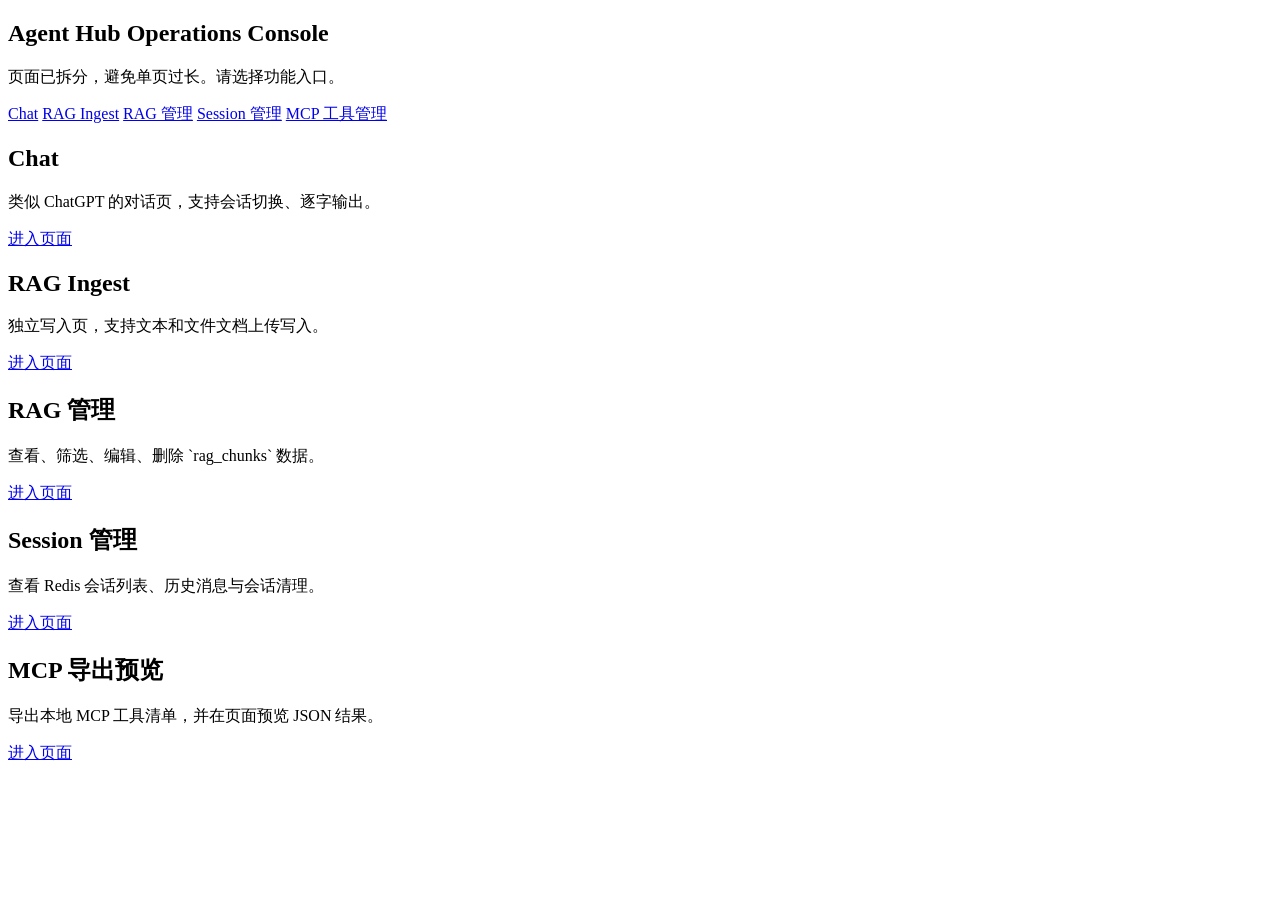
==== commit 1a4f3521: "1234" ====
--- a/src/main/resources/static/index.html
+++ b/src/main/resources/static/index.html
@@ -46,8 +46,8 @@
       <a class="tag" href="/sessions.html">进入页面</a>
     </article>
     <article class="card">
-      <h2>MCP 工具管理</h2>
-      <p class="small">导入外部 MCP 工具到本地，并导出共享包。</p>
+      <h2>MCP 导出预览</h2>
+      <p class="small">导出本地 MCP 工具清单，并在页面预览 JSON 结果。</p>
       <a class="tag" href="/mcp-tools.html">进入页面</a>
     </article>
   </section>
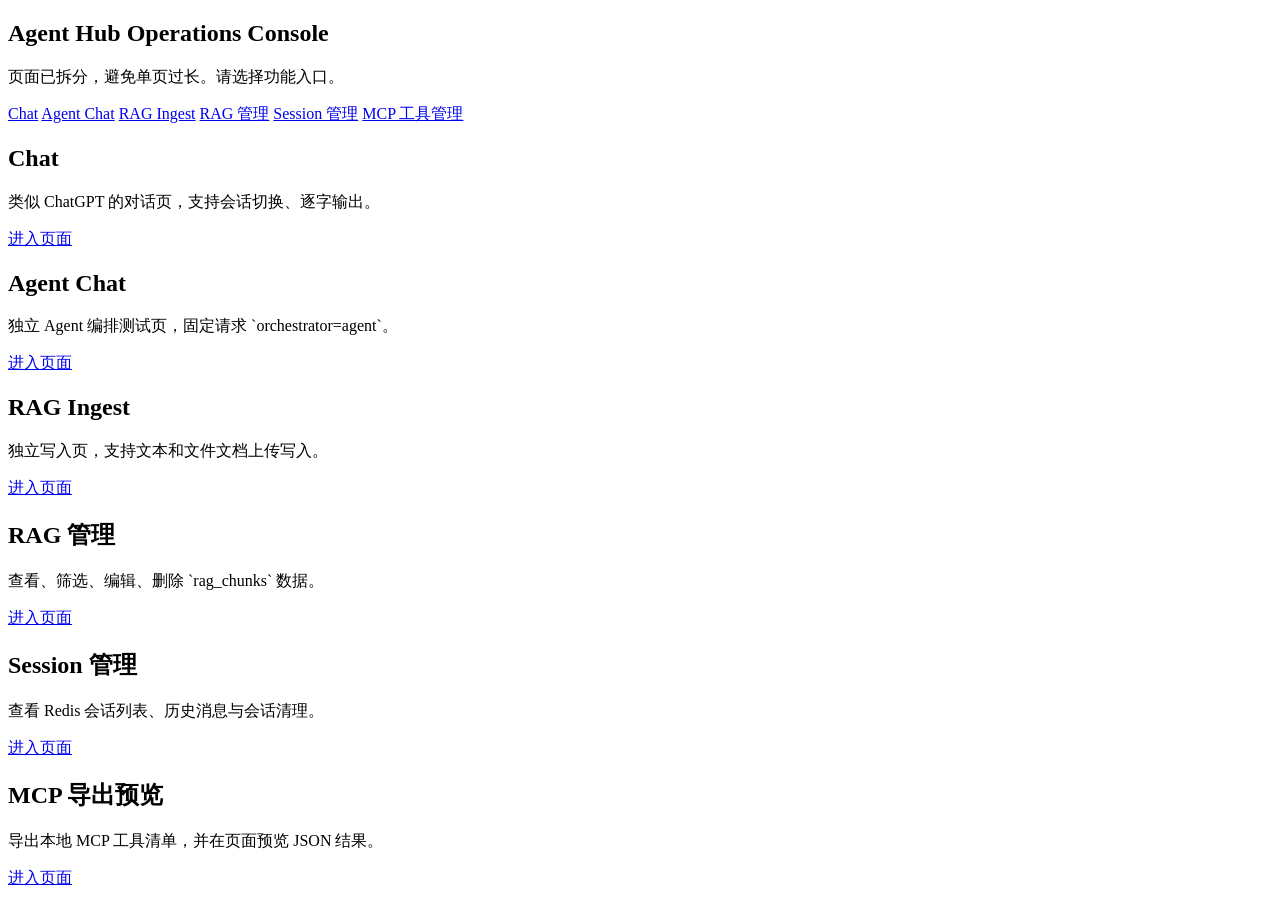
==== commit 26f67cb8: "feat: 接通agent编排工具链路并新增独立调试页 - AgentChatOrchestrator 接入 tools/tool_calls 多轮工具调用流程  - Agent 模式下支持工具结果回" ====
--- a/src/main/resources/static/index.html
+++ b/src/main/resources/static/index.html
@@ -18,6 +18,7 @@
 
   <nav class="nav">
     <a href="/chat.html">Chat</a>
+    <a href="/agent-chat.html">Agent Chat</a>
     <a href="/ingest.html">RAG Ingest</a>
     <a href="/rag.html">RAG 管理</a>
     <a href="/sessions.html">Session 管理</a>
@@ -29,6 +30,11 @@
       <h2>Chat</h2>
       <p class="small">类似 ChatGPT 的对话页，支持会话切换、逐字输出。</p>
       <a class="tag" href="/chat.html">进入页面</a>
+    </article>
+    <article class="card">
+      <h2>Agent Chat</h2>
+      <p class="small">独立 Agent 编排测试页，固定请求 `orchestrator=agent`。</p>
+      <a class="tag" href="/agent-chat.html">进入页面</a>
     </article>
     <article class="card">
       <h2>RAG Ingest</h2>
